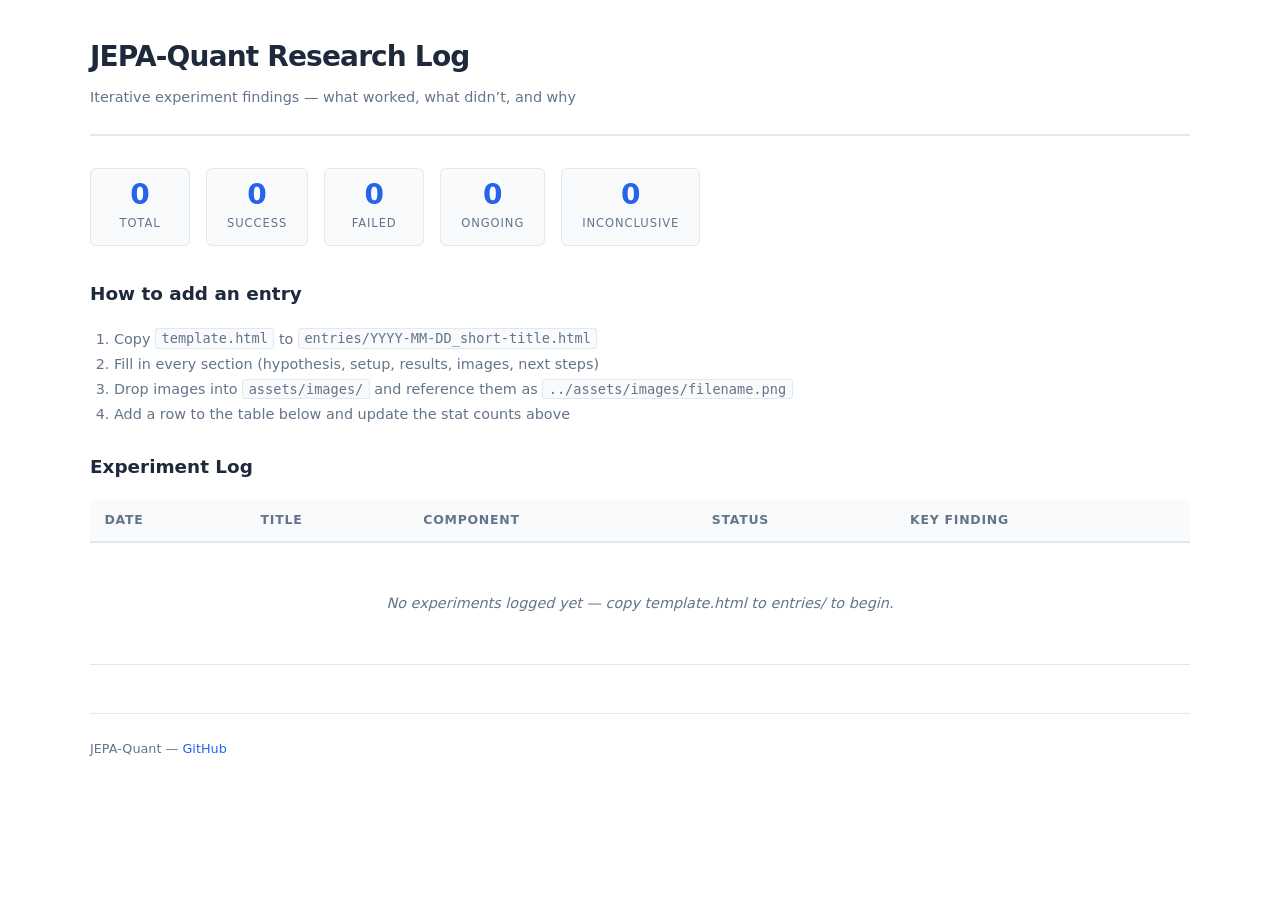
==== research_log/index.html @ 426f2a7d "feat: add research log, data ingestion notebook, and move CLAUDE.md - research_log/: HTML-based expe" ====
<!DOCTYPE html>
<html lang="en">
<head>
  <meta charset="UTF-8">
  <meta name="viewport" content="width=device-width, initial-scale=1.0">
  <title>JEPA-Quant Research Log</title>
  <link rel="stylesheet" href="assets/style.css">
</head>
<body>
<div class="container">

  <header class="site-header">
    <h1>JEPA-Quant Research Log</h1>
    <p class="subtitle">Iterative experiment findings &mdash; what worked, what didn&rsquo;t, and why</p>
  </header>

  <!-- Update these counts manually as you add entries -->
  <section class="stats">
    <div class="stat"><span class="num">0</span><span class="label">Total</span></div>
    <div class="stat"><span class="num">0</span><span class="label">Success</span></div>
    <div class="stat"><span class="num">0</span><span class="label">Failed</span></div>
    <div class="stat"><span class="num">0</span><span class="label">Ongoing</span></div>
    <div class="stat"><span class="num">0</span><span class="label">Inconclusive</span></div>
  </section>

  <section>
    <h2>How to add an entry</h2>
    <ol style="margin: 0 0 1.5rem 1.5rem; font-size: 0.9rem; color: var(--text-muted);">
      <li>Copy <code>template.html</code> to <code>entries/YYYY-MM-DD_short-title.html</code></li>
      <li>Fill in every section (hypothesis, setup, results, images, next steps)</li>
      <li>Drop images into <code>assets/images/</code> and reference them as <code>../assets/images/filename.png</code></li>
      <li>Add a row to the table below and update the stat counts above</li>
    </ol>
  </section>

  <section>
    <h2>Experiment Log</h2>
    <div class="table-wrap">
      <table>
        <thead>
          <tr>
            <th>Date</th>
            <th>Title</th>
            <th>Component</th>
            <th>Status</th>
            <th>Key Finding</th>
          </tr>
        </thead>
        <tbody>
          <!--
            Row template — copy and fill in:

            <tr>
              <td>2026-06-02</td>
              <td><a href="entries/YYYY-MM-DD_short-title.html">Short title</a></td>
              <td>Price Encoder</td>
              <td><span class="badge badge-ongoing">Ongoing</span></td>
              <td>One-sentence key finding or null result.</td>
            </tr>

            Status badges: badge-success  badge-failed  badge-ongoing  badge-inconclusive

            Component options:
              Price Encoder · Text Encoder · Target Encoder · Predictor ·
              VICReg · Codebook · Training Loop · Data Pipeline · Evaluation
          -->
          <tr class="empty-state">
            <td colspan="5">No experiments logged yet &mdash; copy template.html to entries/ to begin.</td>
          </tr>
        </tbody>
      </table>
    </div>
  </section>

  <footer class="site-footer">
    JEPA-Quant &mdash; <a href="https://github.com/shreyasnat2804/JEPA-quant">GitHub</a>
  </footer>

</div>
</body>
</html>
---- research_log/assets/style.css ----
/* =========================================================
   JEPA-Quant Research Log — Shared Stylesheet
   ========================================================= */

:root {
  --bg: #ffffff;
  --surface: #f8fafc;
  --border: #e2e8f0;
  --text: #1e293b;
  --text-muted: #64748b;
  --accent: #2563eb;
  --accent-light: #eff6ff;

  --status-success: #16a34a;
  --status-success-bg: #f0fdf4;
  --status-failed: #dc2626;
  --status-failed-bg: #fef2f2;
  --status-ongoing: #d97706;
  --status-ongoing-bg: #fffbeb;
  --status-inconclusive: #64748b;
  --status-inconclusive-bg: #f1f5f9;

  --font: system-ui, -apple-system, BlinkMacSystemFont, "Segoe UI", sans-serif;
  --font-mono: "JetBrains Mono", "Fira Code", "Cascadia Code", Consolas, monospace;
  --radius: 6px;
  --max-width: 1100px;
}

@media (prefers-color-scheme: dark) {
  :root {
    --bg: #0f172a;
    --surface: #1e293b;
    --border: #334155;
    --text: #f1f5f9;
    --text-muted: #94a3b8;
    --accent: #60a5fa;
    --accent-light: #1e3a5f;
    --status-success-bg: #14532d;
    --status-failed-bg: #7f1d1d;
    --status-ongoing-bg: #78350f;
    --status-inconclusive-bg: #1e293b;
  }
}

* { box-sizing: border-box; margin: 0; padding: 0; }

body {
  font-family: var(--font);
  font-size: 15px;
  line-height: 1.75;
  color: var(--text);
  background: var(--bg);
  padding: 2rem 1.5rem;
}

a { color: var(--accent); text-decoration: none; }
a:hover { text-decoration: underline; }

.container { max-width: var(--max-width); margin: 0 auto; }

/* ─── Header ─── */
.site-header {
  border-bottom: 2px solid var(--border);
  padding-bottom: 1.5rem;
  margin-bottom: 2rem;
}
.site-header h1 {
  font-size: 1.75rem;
  font-weight: 700;
  letter-spacing: -0.03em;
}
.site-header .subtitle {
  color: var(--text-muted);
  margin-top: 0.25rem;
  font-size: 0.9rem;
}

/* ─── Stats bar ─── */
.stats { display: flex; gap: 1rem; margin-bottom: 2rem; flex-wrap: wrap; }
.stat {
  background: var(--surface);
  border: 1px solid var(--border);
  border-radius: var(--radius);
  padding: 0.75rem 1.25rem;
  min-width: 100px;
  text-align: center;
}
.stat .num {
  display: block;
  font-size: 1.75rem;
  font-weight: 700;
  line-height: 1;
  color: var(--accent);
}
.stat .label {
  display: block;
  font-size: 0.72rem;
  text-transform: uppercase;
  letter-spacing: 0.08em;
  color: var(--text-muted);
  margin-top: 0.25rem;
}

/* ─── Headings ─── */
h2 { font-size: 1.15rem; font-weight: 600; margin-bottom: 1rem; }
h3 { font-size: 1rem; font-weight: 600; margin: 1.5rem 0 0.5rem; }

/* ─── Table ─── */
.table-wrap { overflow-x: auto; }
table { width: 100%; border-collapse: collapse; font-size: 0.9rem; }
thead th {
  background: var(--surface);
  border-bottom: 2px solid var(--border);
  padding: 0.6rem 0.9rem;
  text-align: left;
  font-weight: 600;
  font-size: 0.78rem;
  text-transform: uppercase;
  letter-spacing: 0.06em;
  color: var(--text-muted);
  white-space: nowrap;
}
tbody tr { border-bottom: 1px solid var(--border); transition: background 0.1s; }
tbody tr:hover { background: var(--surface); }
tbody td { padding: 0.65rem 0.9rem; vertical-align: top; }
.empty-state td {
  text-align: center;
  color: var(--text-muted);
  padding: 3rem;
  font-style: italic;
}

/* ─── Status badges ─── */
.badge {
  display: inline-block;
  padding: 0.15rem 0.6rem;
  border-radius: 99px;
  font-size: 0.72rem;
  font-weight: 600;
  text-transform: uppercase;
  letter-spacing: 0.04em;
  white-space: nowrap;
}
.badge-success      { background: var(--status-success-bg);      color: var(--status-success);      }
.badge-failed       { background: var(--status-failed-bg);       color: var(--status-failed);       }
.badge-ongoing      { background: var(--status-ongoing-bg);      color: var(--status-ongoing);      }
.badge-inconclusive { background: var(--status-inconclusive-bg); color: var(--status-inconclusive); }

/* ─── Entry page ─── */
.entry-header { border-bottom: 2px solid var(--border); padding-bottom: 1.5rem; margin-bottom: 2rem; }
.entry-header h1 { font-size: 1.5rem; font-weight: 700; }
.entry-meta {
  display: flex;
  gap: 1.5rem;
  flex-wrap: wrap;
  margin-top: 0.75rem;
  font-size: 0.875rem;
  color: var(--text-muted);
  align-items: center;
}
.entry-meta strong { color: var(--text); }

.section { margin-bottom: 2rem; padding-bottom: 2rem; border-bottom: 1px solid var(--border); }
.section:last-child { border-bottom: none; }
.section p { margin-bottom: 0.75rem; }
.section ul, .section ol { margin: 0.5rem 0 0.75rem 1.5rem; }
.section li { margin-bottom: 0.25rem; }

/* ─── Code ─── */
pre, code { font-family: var(--font-mono); font-size: 0.85rem; }
pre {
  background: var(--surface);
  border: 1px solid var(--border);
  border-radius: var(--radius);
  padding: 1rem 1.25rem;
  overflow-x: auto;
  line-height: 1.5;
  margin: 0.75rem 0;
}
code {
  background: var(--surface);
  border: 1px solid var(--border);
  border-radius: 3px;
  padding: 0.1em 0.4em;
}
pre code { background: none; border: none; padding: 0; font-size: inherit; }

/* ─── Image gallery ─── */
.image-gallery {
  display: grid;
  grid-template-columns: repeat(auto-fill, minmax(280px, 1fr));
  gap: 1rem;
  margin: 1rem 0;
}
.image-card {
  border: 1px solid var(--border);
  border-radius: var(--radius);
  overflow: hidden;
  background: var(--surface);
}
.image-card img { width: 100%; height: auto; display: block; }
.image-card figcaption { padding: 0.6rem 0.8rem; font-size: 0.8rem; color: var(--text-muted); line-height: 1.4; }

.image-single { max-width: 720px; margin: 1rem auto; }
.image-single img { width: 100%; border: 1px solid var(--border); border-radius: var(--radius); }
.image-single figcaption { text-align: center; font-size: 0.8rem; color: var(--text-muted); margin-top: 0.4rem; }

/* ─── Metric cards ─── */
.metrics { display: grid; grid-template-columns: repeat(auto-fill, minmax(140px, 1fr)); gap: 0.75rem; margin: 1rem 0; }
.metric { background: var(--surface); border: 1px solid var(--border); border-radius: var(--radius); padding: 0.75rem 1rem; }
.metric-name { font-size: 0.72rem; text-transform: uppercase; letter-spacing: 0.06em; color: var(--text-muted); }
.metric-value { font-size: 1.4rem; font-weight: 700; font-family: var(--font-mono); line-height: 1.2; margin-top: 0.15rem; }
.metric-note { font-size: 0.75rem; color: var(--text-muted); margin-top: 0.1rem; }

/* ─── Callout boxes ─── */
.callout {
  border-left: 3px solid var(--accent);
  background: var(--accent-light);
  padding: 0.75rem 1rem;
  border-radius: 0 var(--radius) var(--radius) 0;
  margin: 1rem 0;
  font-size: 0.9rem;
}
.callout.warning { border-color: var(--status-ongoing); background: var(--status-ongoing-bg); }
.callout.danger  { border-color: var(--status-failed);  background: var(--status-failed-bg);  }
.callout.success { border-color: var(--status-success); background: var(--status-success-bg); }

/* ─── Navigation ─── */
.back-link {
  display: inline-flex;
  align-items: center;
  gap: 0.35rem;
  font-size: 0.875rem;
  color: var(--text-muted);
  margin-bottom: 1.5rem;
}
.back-link:hover { color: var(--accent); text-decoration: none; }

.site-footer {
  margin-top: 3rem;
  padding-top: 1.5rem;
  border-top: 1px solid var(--border);
  font-size: 0.8rem;
  color: var(--text-muted);
}

@media print {
  body { font-size: 12pt; padding: 0; }
  .back-link, .site-footer { display: none; }
}
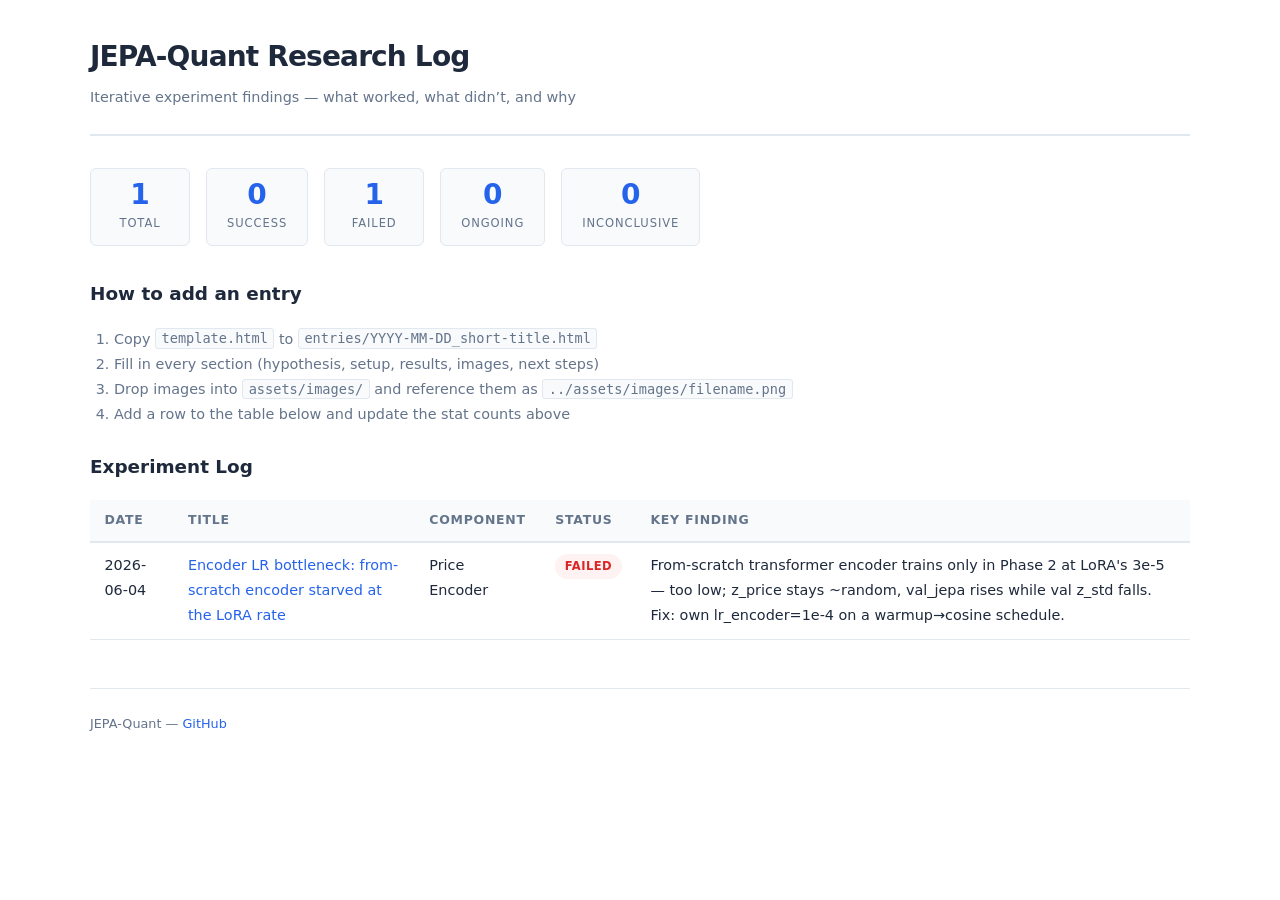
==== commit 1d2c498f: "feat: give from-scratch price encoder its own lr_encoder on a warmup→cosine schedule The transformer" ====
--- a/research_log/index.html
+++ b/research_log/index.html
@@ -16,9 +16,9 @@
 
   <!-- Update these counts manually as you add entries -->
   <section class="stats">
-    <div class="stat"><span class="num">0</span><span class="label">Total</span></div>
+    <div class="stat"><span class="num">1</span><span class="label">Total</span></div>
     <div class="stat"><span class="num">0</span><span class="label">Success</span></div>
-    <div class="stat"><span class="num">0</span><span class="label">Failed</span></div>
+    <div class="stat"><span class="num">1</span><span class="label">Failed</span></div>
     <div class="stat"><span class="num">0</span><span class="label">Ongoing</span></div>
     <div class="stat"><span class="num">0</span><span class="label">Inconclusive</span></div>
   </section>
@@ -64,8 +64,12 @@
               Price Encoder · Text Encoder · Target Encoder · Predictor ·
               VICReg · Codebook · Training Loop · Data Pipeline · Evaluation
           -->
-          <tr class="empty-state">
-            <td colspan="5">No experiments logged yet &mdash; copy template.html to entries/ to begin.</td>
+          <tr>
+            <td>2026-06-04</td>
+            <td><a href="entries/2026-06-04_encoder-lr-bottleneck.html">Encoder LR bottleneck: from-scratch encoder starved at the LoRA rate</a></td>
+            <td>Price Encoder</td>
+            <td><span class="badge badge-failed">Failed</span></td>
+            <td>From-scratch transformer encoder trains only in Phase 2 at LoRA's 3e-5 &mdash; too low; z_price stays ~random, val_jepa rises while val z_std falls. Fix: own lr_encoder=1e-4 on a warmup&rarr;cosine schedule.</td>
           </tr>
         </tbody>
       </table>
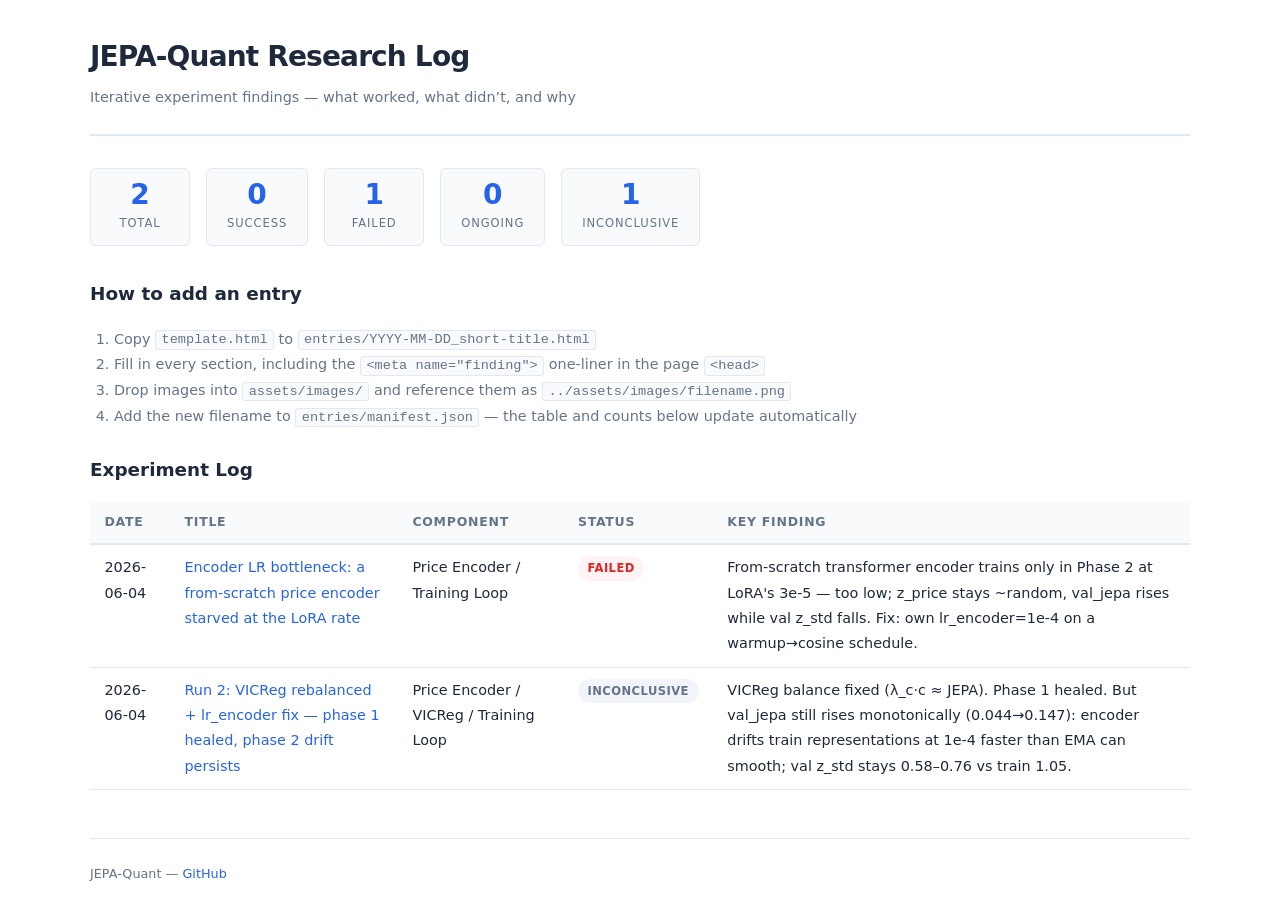
==== commit 7a98065b: "fix: reduce lr_encoder 1e-4→5e-5, increase ema_decay 0.998→0.999 to curb phase-2 drift Run 2 (2000 s" ====
--- a/research_log/index.html
+++ b/research_log/index.html
@@ -14,22 +14,22 @@
     <p class="subtitle">Iterative experiment findings &mdash; what worked, what didn&rsquo;t, and why</p>
   </header>
 
-  <!-- Update these counts manually as you add entries -->
+  <!-- Counts are computed from the entries at load time — do not edit by hand. -->
   <section class="stats">
-    <div class="stat"><span class="num">1</span><span class="label">Total</span></div>
-    <div class="stat"><span class="num">0</span><span class="label">Success</span></div>
-    <div class="stat"><span class="num">1</span><span class="label">Failed</span></div>
-    <div class="stat"><span class="num">0</span><span class="label">Ongoing</span></div>
-    <div class="stat"><span class="num">0</span><span class="label">Inconclusive</span></div>
+    <div class="stat"><span class="num" id="stat-total">&mdash;</span><span class="label">Total</span></div>
+    <div class="stat"><span class="num" id="stat-success">&mdash;</span><span class="label">Success</span></div>
+    <div class="stat"><span class="num" id="stat-failed">&mdash;</span><span class="label">Failed</span></div>
+    <div class="stat"><span class="num" id="stat-ongoing">&mdash;</span><span class="label">Ongoing</span></div>
+    <div class="stat"><span class="num" id="stat-inconclusive">&mdash;</span><span class="label">Inconclusive</span></div>
   </section>
 
   <section>
     <h2>How to add an entry</h2>
     <ol style="margin: 0 0 1.5rem 1.5rem; font-size: 0.9rem; color: var(--text-muted);">
       <li>Copy <code>template.html</code> to <code>entries/YYYY-MM-DD_short-title.html</code></li>
-      <li>Fill in every section (hypothesis, setup, results, images, next steps)</li>
+      <li>Fill in every section, including the <code>&lt;meta name="finding"&gt;</code> one-liner in the page <code>&lt;head&gt;</code></li>
       <li>Drop images into <code>assets/images/</code> and reference them as <code>../assets/images/filename.png</code></li>
-      <li>Add a row to the table below and update the stat counts above</li>
+      <li>Add the new filename to <code>entries/manifest.json</code> &mdash; the table and counts below update automatically</li>
     </ol>
   </section>
 
@@ -46,31 +46,8 @@
             <th>Key Finding</th>
           </tr>
         </thead>
-        <tbody>
-          <!--
-            Row template — copy and fill in:
-
-            <tr>
-              <td>2026-06-02</td>
-              <td><a href="entries/YYYY-MM-DD_short-title.html">Short title</a></td>
-              <td>Price Encoder</td>
-              <td><span class="badge badge-ongoing">Ongoing</span></td>
-              <td>One-sentence key finding or null result.</td>
-            </tr>
-
-            Status badges: badge-success  badge-failed  badge-ongoing  badge-inconclusive
-
-            Component options:
-              Price Encoder · Text Encoder · Target Encoder · Predictor ·
-              VICReg · Codebook · Training Loop · Data Pipeline · Evaluation
-          -->
-          <tr>
-            <td>2026-06-04</td>
-            <td><a href="entries/2026-06-04_encoder-lr-bottleneck.html">Encoder LR bottleneck: from-scratch encoder starved at the LoRA rate</a></td>
-            <td>Price Encoder</td>
-            <td><span class="badge badge-failed">Failed</span></td>
-            <td>From-scratch transformer encoder trains only in Phase 2 at LoRA's 3e-5 &mdash; too low; z_price stays ~random, val_jepa rises while val z_std falls. Fix: own lr_encoder=1e-4 on a warmup&rarr;cosine schedule.</td>
-          </tr>
+        <tbody id="entry-rows">
+          <tr><td colspan="5" style="color: var(--text-muted);">Loading entries&hellip;</td></tr>
         </tbody>
       </table>
     </div>
@@ -81,5 +58,134 @@
   </footer>
 
 </div>
+
+<script>
+  // Dynamic index: read the manifest, parse each entry's own metadata, then
+  // render the table and stat counts. The entry HTML is the single source of
+  // truth — index.html holds no per-entry data.
+  const ENTRIES_DIR = 'entries/';
+  const MANIFEST = ENTRIES_DIR + 'manifest.json';
+  const STATUS_ORDER = ['Success', 'Failed', 'Ongoing', 'Inconclusive'];
+
+  document.addEventListener('DOMContentLoaded', loadEntries);
+
+  async function loadEntries() {
+    try {
+      const manifest = await fetchJson(MANIFEST);
+      const files = Array.isArray(manifest) ? manifest : (manifest.entries || []);
+      const parsed = await Promise.all(files.map(parseEntry));
+      const entries = parsed
+        .filter(Boolean)
+        .sort((a, b) => b.date.localeCompare(a.date)); // newest first
+      renderTable(entries);
+      renderStats(entries);
+    } catch (err) {
+      showError(err);
+    }
+  }
+
+  async function fetchJson(url) {
+    const res = await fetch(url, { cache: 'no-cache' });
+    if (!res.ok) throw new Error(url + ' → HTTP ' + res.status);
+    return res.json();
+  }
+
+  async function parseEntry(file) {
+    try {
+      const res = await fetch(ENTRIES_DIR + file, { cache: 'no-cache' });
+      if (!res.ok) throw new Error(file + ' → HTTP ' + res.status);
+      const doc = new DOMParser().parseFromString(await res.text(), 'text/html');
+
+      const metaSpan = (label) => {
+        for (const span of doc.querySelectorAll('.entry-meta span')) {
+          const strong = span.querySelector('strong');
+          if (strong && strong.textContent.trim().toLowerCase() === label) return span;
+        }
+        return null;
+      };
+      const valueOf = (span) => {
+        if (!span) return '';
+        const strong = span.querySelector('strong');
+        const label = strong ? strong.textContent : '';
+        return span.textContent.replace(label, '').trim();
+      };
+
+      const statusSpan = metaSpan('status');
+      const badge = statusSpan && statusSpan.querySelector('.badge');
+      const statusLabel = badge ? badge.textContent.trim() : 'Unknown';
+      const statusClass = badge
+        ? Array.from(badge.classList).find((c) => c.startsWith('badge-')) || ''
+        : '';
+
+      const findingMeta = doc.querySelector('meta[name="finding"]');
+      let finding = findingMeta ? findingMeta.getAttribute('content').trim() : '';
+      if (!finding) {
+        const p = doc.querySelector('.section p');
+        finding = p ? p.textContent.trim().replace(/\s+/g, ' ') : '';
+      }
+
+      return {
+        file,
+        date: valueOf(metaSpan('date')) || '0000-00-00',
+        component: valueOf(metaSpan('component')) || '—',
+        statusLabel,
+        statusClass,
+        title: (doc.querySelector('h1') ? doc.querySelector('h1').textContent : file).trim(),
+        finding,
+      };
+    } catch (err) {
+      console.error('Skipping unreadable entry:', file, err);
+      return null;
+    }
+  }
+
+  function renderTable(entries) {
+    const tbody = document.getElementById('entry-rows');
+    if (!entries.length) {
+      tbody.innerHTML = '<tr><td colspan="5" style="color: var(--text-muted);">No entries yet.</td></tr>';
+      return;
+    }
+    tbody.innerHTML = entries.map((e) => `
+      <tr>
+        <td>${esc(e.date)}</td>
+        <td><a href="${ENTRIES_DIR}${encodeURI(e.file)}">${esc(e.title)}</a></td>
+        <td>${esc(e.component)}</td>
+        <td><span class="badge ${esc(e.statusClass)}">${esc(e.statusLabel)}</span></td>
+        <td>${esc(e.finding)}</td>
+      </tr>`).join('');
+  }
+
+  function renderStats(entries) {
+    const counts = Object.fromEntries(STATUS_ORDER.map((s) => [s, 0]));
+    for (const e of entries) {
+      if (counts[e.statusLabel] !== undefined) counts[e.statusLabel] += 1;
+    }
+    setNum('stat-total', entries.length);
+    setNum('stat-success', counts.Success);
+    setNum('stat-failed', counts.Failed);
+    setNum('stat-ongoing', counts.Ongoing);
+    setNum('stat-inconclusive', counts.Inconclusive);
+  }
+
+  function setNum(id, value) {
+    const el = document.getElementById(id);
+    if (el) el.textContent = value;
+  }
+
+  function showError(err) {
+    console.error(err);
+    document.getElementById('entry-rows').innerHTML =
+      '<tr><td colspan="5" style="color: var(--text-muted);">Could not load entries (' +
+      esc(String(err && err.message ? err.message : err)) +
+      '). If you opened this file directly, serve it over HTTP instead &mdash; e.g. run ' +
+      '<code>python3 -m http.server</code> inside <code>research_log/</code> &mdash; ' +
+      'because browsers block <code>fetch()</code> on the <code>file://</code> protocol.</td></tr>';
+  }
+
+  function esc(s) {
+    return String(s).replace(/[&<>"']/g, (c) =>
+      ({ '&': '&amp;', '<': '&lt;', '>': '&gt;', '"': '&quot;', "'": '&#39;' }[c]));
+  }
+</script>
 </body>
 </html>
